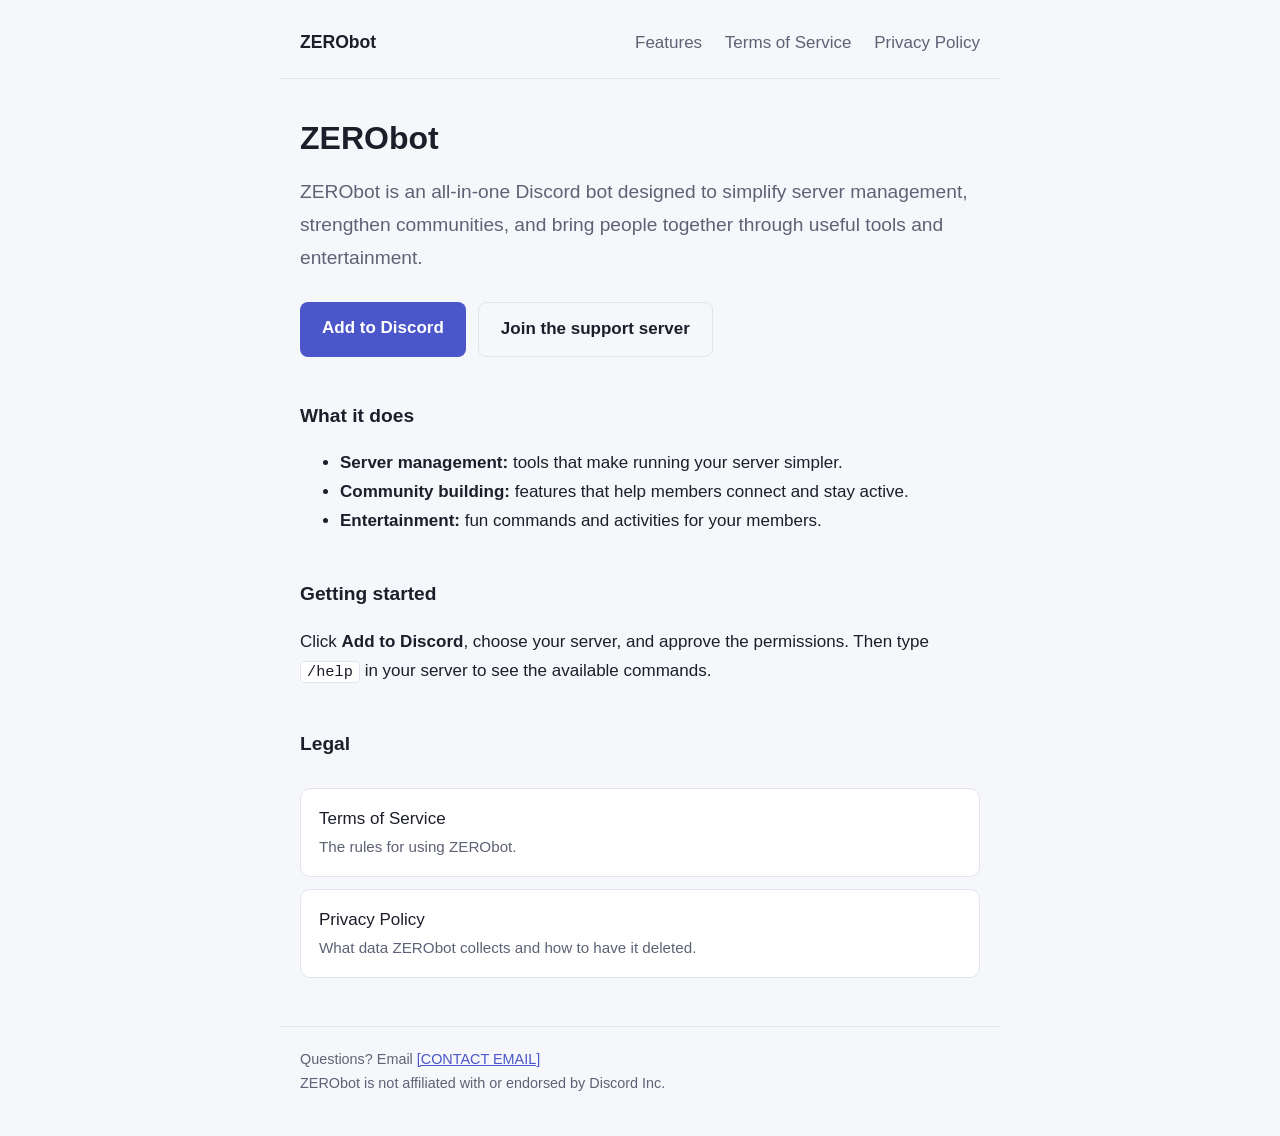
==== index.html @ b1dc949d "Add files via upload" ====
<!DOCTYPE html>
<html lang="en">
<head>
  <meta charset="utf-8">
  <meta name="viewport" content="width=device-width, initial-scale=1">
  <title>ZERObot – Discord bot</title>
  <meta name="description" content="ZERObot is a Discord bot. Add it to your server, see what it can do, and read its Terms and Privacy Policy.">
  <link rel="stylesheet" href="style.css">
</head>
<body>
  <header>
    <a class="brand" href="index.html">ZERObot</a>
    <nav>
      <a href="#features">Features</a>
      <a href="terms.html">Terms of Service</a>
      <a href="privacy.html">Privacy Policy</a>
    </nav>
  </header>

  <main>
    <h1>ZERObot</h1>
    <p class="lead">ZERObot is an all-in-one Discord bot designed to simplify server management, strengthen communities, and bring people together through useful tools and entertainment.</p>

    <p class="actions">
      <a class="button" href="https://discord.com/oauth2/authorize?client_id=[CLIENT_ID]&permissions=[PERMISSIONS_INTEGER]&scope=bot%20applications.commands">Add to Discord</a>
      <a class="button secondary" href="[SUPPORT SERVER INVITE]">Join the support server</a>
    </p>

    <h2 id="features">What it does</h2>
    <ul>
      <li><strong>Server management:</strong> tools that make running your server simpler.</li>
      <li><strong>Community building:</strong> features that help members connect and stay active.</li>
      <li><strong>Entertainment:</strong> fun commands and activities for your members.</li>
    </ul>

    <h2>Getting started</h2>
    <p>Click <strong>Add to Discord</strong>, choose your server, and approve the permissions. Then type <code>/help</code> in your server to see the available commands.</p>

    <h2>Legal</h2>
    <div class="links">
      <a href="terms.html">Terms of Service<span>The rules for using ZERObot.</span></a>
      <a href="privacy.html">Privacy Policy<span>What data ZERObot collects and how to have it deleted.</span></a>
    </div>
  </main>

  <footer>
    Questions? Email <a href="mailto:[CONTACT EMAIL]">[CONTACT EMAIL]</a><br>
    ZERObot is not affiliated with or endorsed by Discord Inc.
  </footer>
</body>
</html>
---- style.css ----
:root {
  --bg: #f6f7fb;
  --surface: #ffffff;
  --text: #1c1e29;
  --muted: #5d6275;
  --line: #e1e4ee;
  --accent: #4a56c9;
  color-scheme: light dark;
}

@media (prefers-color-scheme: dark) {
  :root {
    --bg: #14151c;
    --surface: #1c1e29;
    --text: #eceef6;
    --muted: #a0a5ba;
    --line: #2d3040;
    --accent: #8d97ff;
  }
}

* { box-sizing: border-box; }

body {
  margin: 0;
  background: var(--bg);
  color: var(--text);
  font: 17px/1.7 -apple-system, "Segoe UI", Roboto, Helvetica, Arial, sans-serif;
}

header, main, footer {
  max-width: 720px;
  margin: 0 auto;
  padding-left: 20px;
  padding-right: 20px;
}

header {
  display: flex;
  flex-wrap: wrap;
  gap: 8px 24px;
  align-items: baseline;
  justify-content: space-between;
  padding-top: 28px;
  padding-bottom: 20px;
  border-bottom: 1px solid var(--line);
}

.brand { font-weight: 700; font-size: 1.1rem; color: var(--text); text-decoration: none; }

nav a { color: var(--muted); text-decoration: none; margin-left: 18px; }
nav a:hover, nav a[aria-current="page"] { color: var(--accent); }

main { padding-top: 40px; padding-bottom: 48px; }

h1 { font-size: 2rem; line-height: 1.2; margin: 0 0 6px; }
h2 { font-size: 1.2rem; margin: 2.2em 0 0.4em; }
p, li { max-width: 68ch; }
.updated { color: var(--muted); margin-top: 0; }
a { color: var(--accent); }
a:focus-visible { outline: 2px solid var(--accent); outline-offset: 3px; }

.links { display: grid; gap: 12px; margin-top: 28px; }
.links a {
  display: block;
  padding: 16px 18px;
  background: var(--surface);
  border: 1px solid var(--line);
  border-radius: 10px;
  text-decoration: none;
  color: var(--text);
}
.links a:hover { border-color: var(--accent); }
.links span { display: block; color: var(--muted); font-size: 0.95rem; }

footer {
  padding-top: 20px;
  padding-bottom: 40px;
  border-top: 1px solid var(--line);
  color: var(--muted);
  font-size: 0.9rem;
}

.lead { font-size: 1.2rem; color: var(--muted); }

.actions { display: flex; flex-wrap: wrap; gap: 12px; margin: 28px 0 8px; }

.button {
  display: inline-block;
  padding: 12px 22px;
  border-radius: 8px;
  background: var(--accent);
  color: #fff;
  font-weight: 600;
  text-decoration: none;
}
.button:hover { filter: brightness(1.1); }
.button:focus-visible { outline: 2px solid var(--text); outline-offset: 3px; }
.button.secondary {
  background: transparent;
  color: var(--text);
  border: 1px solid var(--line);
}
.button.secondary:hover { border-color: var(--accent); filter: none; }

code {
  background: var(--surface);
  border: 1px solid var(--line);
  border-radius: 4px;
  padding: 1px 6px;
  font-size: 0.9em;
}
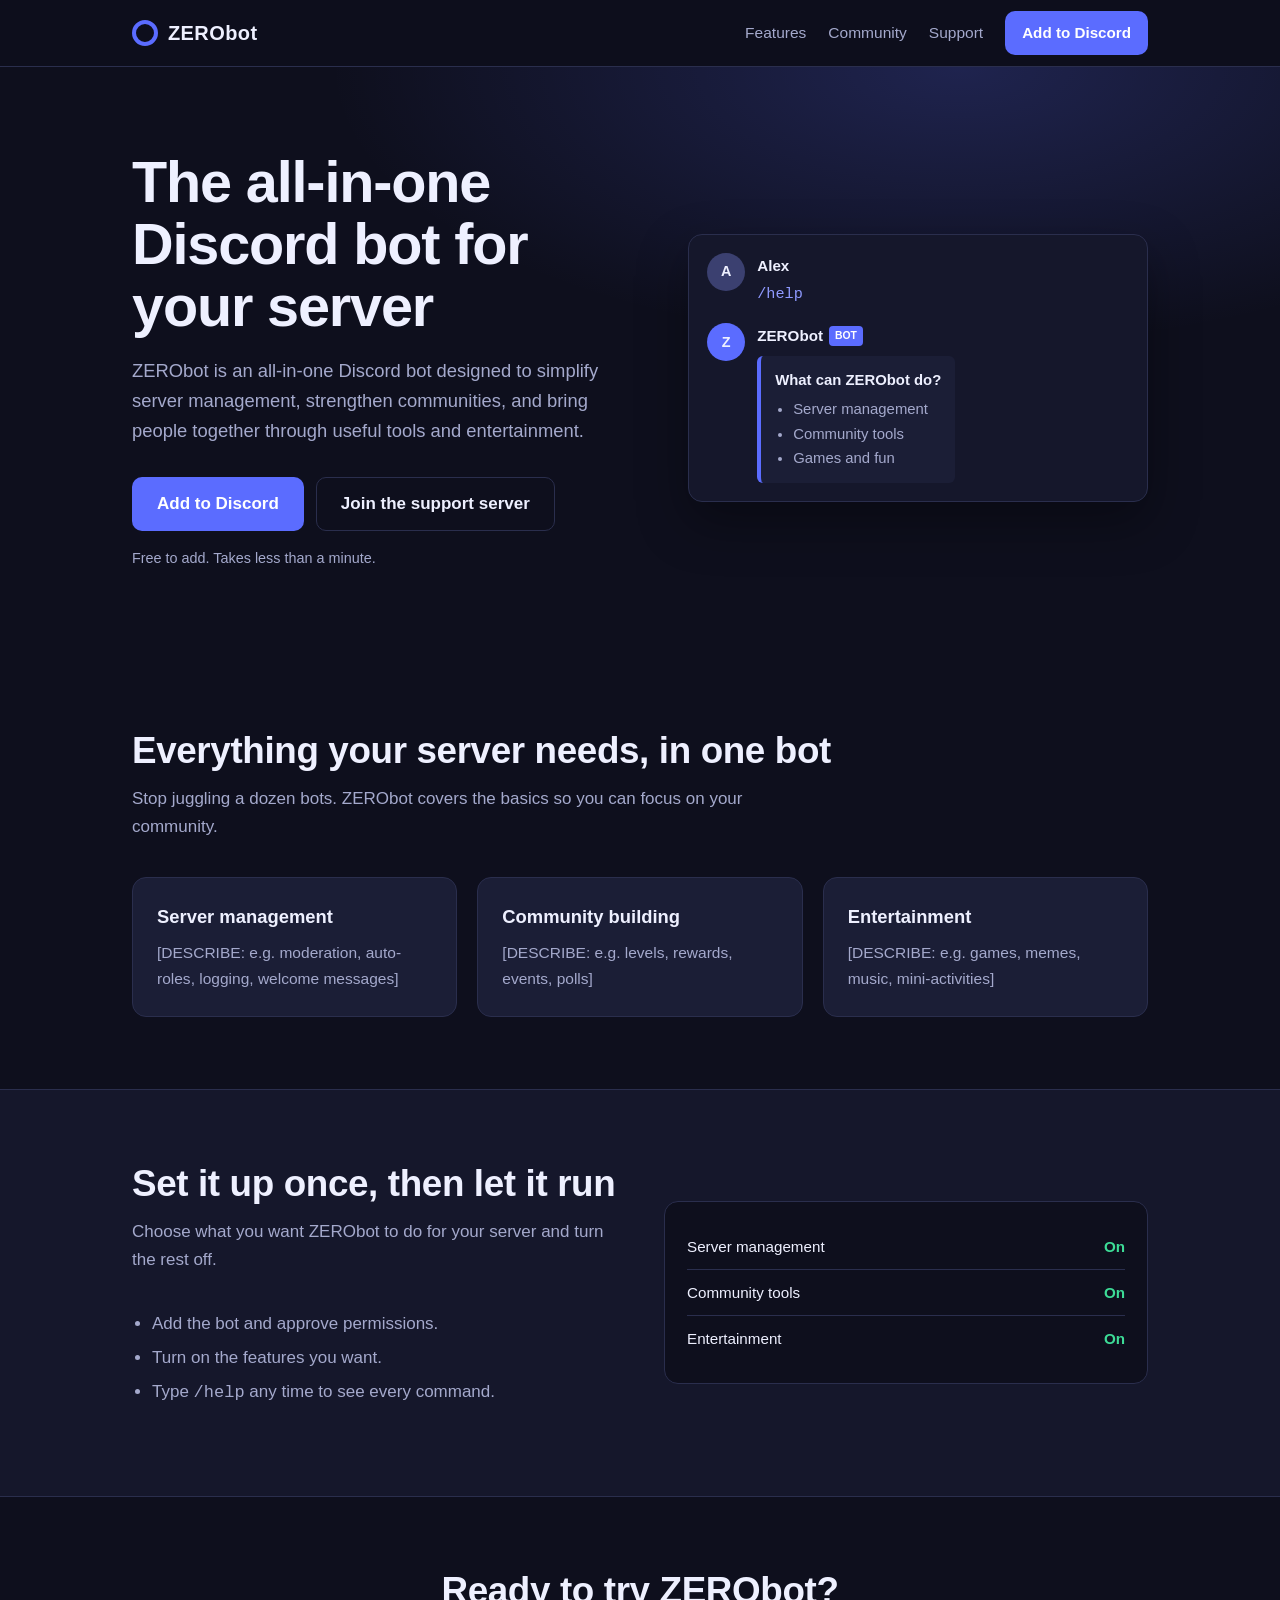
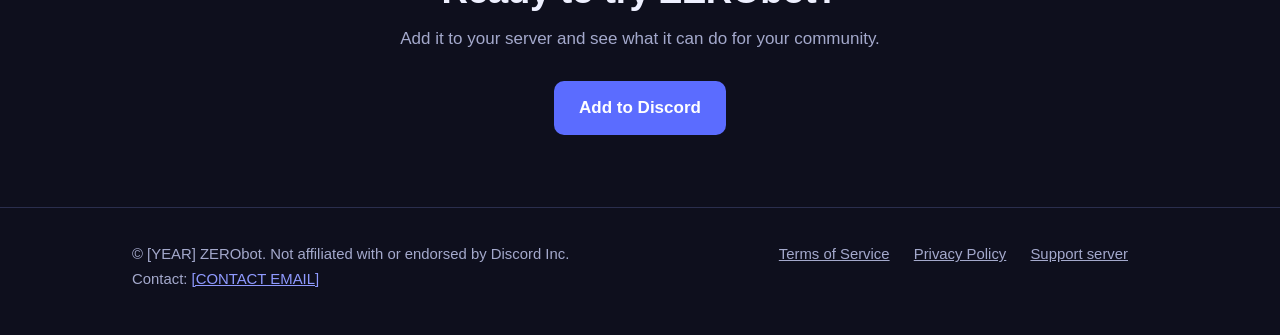
==== commit 28253c39: "Add files via upload" ====
--- a/index.html
+++ b/index.html
@@ -3,49 +3,125 @@
 <head>
   <meta charset="utf-8">
   <meta name="viewport" content="width=device-width, initial-scale=1">
-  <title>ZERObot – Discord bot</title>
-  <meta name="description" content="ZERObot is a Discord bot. Add it to your server, see what it can do, and read its Terms and Privacy Policy.">
-  <link rel="stylesheet" href="style.css">
+  <title>ZERObot – The all-in-one Discord bot</title>
+  <meta name="description" content="ZERObot is an all-in-one Discord bot designed to simplify server management, strengthen communities, and bring people together through useful tools and entertainment.">
+  <link rel="stylesheet" href="home.css">
 </head>
 <body>
-  <header>
-    <a class="brand" href="index.html">ZERObot</a>
-    <nav>
-      <a href="#features">Features</a>
-      <a href="terms.html">Terms of Service</a>
-      <a href="privacy.html">Privacy Policy</a>
-    </nav>
-  </header>
+
+  <div class="topbar">
+    <div class="wrap">
+      <a class="logo" href="index.html"><span class="logo-mark" aria-hidden="true"></span>ZERObot</a>
+      <nav>
+        <a href="#features">Features</a>
+        <a href="#community">Community</a>
+        <a href="[SUPPORT SERVER INVITE]">Support</a>
+        <a class="btn small" href="https://discord.com/oauth2/authorize?client_id=[CLIENT_ID]&permissions=[PERMISSIONS_INTEGER]&scope=bot%20applications.commands">Add to Discord</a>
+      </nav>
+    </div>
+  </div>
 
   <main>
-    <h1>ZERObot</h1>
-    <p class="lead">ZERObot is an all-in-one Discord bot designed to simplify server management, strengthen communities, and bring people together through useful tools and entertainment.</p>
+    <div class="hero">
+      <div class="wrap">
+        <div>
+          <h1>The all-in-one Discord bot for your server</h1>
+          <p class="lead">ZERObot is an all-in-one Discord bot designed to simplify server management, strengthen communities, and bring people together through useful tools and entertainment.</p>
+          <div class="actions">
+            <a class="btn" href="https://discord.com/oauth2/authorize?client_id=[CLIENT_ID]&permissions=[PERMISSIONS_INTEGER]&scope=bot%20applications.commands">Add to Discord</a>
+            <a class="btn ghost" href="[SUPPORT SERVER INVITE]">Join the support server</a>
+          </div>
+          <p class="note">Free to add. Takes less than a minute.</p>
+        </div>
 
-    <p class="actions">
-      <a class="button" href="https://discord.com/oauth2/authorize?client_id=[CLIENT_ID]&permissions=[PERMISSIONS_INTEGER]&scope=bot%20applications.commands">Add to Discord</a>
-      <a class="button secondary" href="[SUPPORT SERVER INVITE]">Join the support server</a>
-    </p>
+        <div class="chat" aria-label="Example of ZERObot in a Discord channel">
+          <div class="msg">
+            <div class="avatar">A</div>
+            <div>
+              <div class="who">Alex</div>
+              <p class="said"><code>/help</code></p>
+            </div>
+          </div>
+          <div class="msg">
+            <div class="avatar bot">Z</div>
+            <div>
+              <div class="who">ZERObot<span class="tag">BOT</span></div>
+              <div class="embed">
+                <strong>What can ZERObot do?</strong>
+                <ul>
+                  <li>Server management</li>
+                  <li>Community tools</li>
+                  <li>Games and fun</li>
+                </ul>
+              </div>
+            </div>
+          </div>
+        </div>
+      </div>
+    </div>
 
-    <h2 id="features">What it does</h2>
-    <ul>
-      <li><strong>Server management:</strong> tools that make running your server simpler.</li>
-      <li><strong>Community building:</strong> features that help members connect and stay active.</li>
-      <li><strong>Entertainment:</strong> fun commands and activities for your members.</li>
-    </ul>
+    <section id="features">
+      <div class="wrap">
+        <h2>Everything your server needs, in one bot</h2>
+        <p class="sub">Stop juggling a dozen bots. ZERObot covers the basics so you can focus on your community.</p>
+        <div class="grid">
+          <div class="card">
+            <h3>Server management</h3>
+            <p>[DESCRIBE: e.g. moderation, auto-roles, logging, welcome messages]</p>
+          </div>
+          <div class="card">
+            <h3>Community building</h3>
+            <p>[DESCRIBE: e.g. levels, rewards, events, polls]</p>
+          </div>
+          <div class="card">
+            <h3>Entertainment</h3>
+            <p>[DESCRIBE: e.g. games, memes, music, mini-activities]</p>
+          </div>
+        </div>
+      </div>
+    </section>
 
-    <h2>Getting started</h2>
-    <p>Click <strong>Add to Discord</strong>, choose your server, and approve the permissions. Then type <code>/help</code> in your server to see the available commands.</p>
+    <section id="community" class="alt">
+      <div class="wrap split">
+        <div>
+          <h2>Set it up once, then let it run</h2>
+          <p class="sub">Choose what you want ZERObot to do for your server and turn the rest off.</p>
+          <ul>
+            <li>Add the bot and approve permissions.</li>
+            <li>Turn on the features you want.</li>
+            <li>Type <code>/help</code> any time to see every command.</li>
+          </ul>
+        </div>
+        <div class="panel" aria-label="Example feature settings">
+          <div class="row"><span>Server management</span><span class="on">On</span></div>
+          <div class="row"><span>Community tools</span><span class="on">On</span></div>
+          <div class="row"><span>Entertainment</span><span class="on">On</span></div>
+        </div>
+      </div>
+    </section>
 
-    <h2>Legal</h2>
-    <div class="links">
-      <a href="terms.html">Terms of Service<span>The rules for using ZERObot.</span></a>
-      <a href="privacy.html">Privacy Policy<span>What data ZERObot collects and how to have it deleted.</span></a>
-    </div>
+    <section class="cta">
+      <div class="wrap">
+        <h2>Ready to try ZERObot?</h2>
+        <p>Add it to your server and see what it can do for your community.</p>
+        <a class="btn" href="https://discord.com/oauth2/authorize?client_id=[CLIENT_ID]&permissions=[PERMISSIONS_INTEGER]&scope=bot%20applications.commands">Add to Discord</a>
+      </div>
+    </section>
   </main>
 
   <footer>
-    Questions? Email <a href="mailto:[CONTACT EMAIL]">[CONTACT EMAIL]</a><br>
-    ZERObot is not affiliated with or endorsed by Discord Inc.
+    <div class="wrap">
+      <div>
+        &copy; [YEAR] ZERObot. Not affiliated with or endorsed by Discord Inc.<br>
+        Contact: <a href="mailto:[CONTACT EMAIL]">[CONTACT EMAIL]</a>
+      </div>
+      <nav>
+        <a href="terms.html">Terms of Service</a>
+        <a href="privacy.html">Privacy Policy</a>
+        <a href="[SUPPORT SERVER INVITE]">Support server</a>
+      </nav>
+    </div>
   </footer>
+
 </body>
 </html>
--- a/home.css
+++ b/home.css
@@ -0,0 +1,104 @@
+:root {
+  --bg: #0e0f1d;
+  --bg-2: #15172b;
+  --card: #1b1e36;
+  --line: #2a2e4d;
+  --text: #eef0ff;
+  --muted: #a4a9cc;
+  --accent: #5b6cff;
+  --accent-2: #8f9aff;
+  --ok: #3ddc97;
+  color-scheme: dark;
+}
+
+* { box-sizing: border-box; }
+
+html { scroll-behavior: smooth; }
+
+body {
+  margin: 0;
+  background: var(--bg);
+  color: var(--text);
+  font: 17px/1.65 -apple-system, "Segoe UI", Roboto, Helvetica, Arial, sans-serif;
+}
+
+a { color: var(--accent-2); }
+a:focus-visible, .btn:focus-visible { outline: 2px solid var(--accent-2); outline-offset: 3px; }
+
+.wrap { max-width: 1060px; margin: 0 auto; padding: 0 22px; }
+
+/* Top bar */
+.topbar { border-bottom: 1px solid var(--line); background: rgba(14, 15, 29, 0.9); position: sticky; top: 0; z-index: 10; backdrop-filter: blur(8px); }
+.topbar .wrap { display: flex; align-items: center; justify-content: space-between; gap: 16px; min-height: 66px; }
+.logo { display: flex; align-items: center; gap: 10px; font-weight: 800; font-size: 1.25rem; color: var(--text); text-decoration: none; letter-spacing: 0.02em; }
+.logo-mark { width: 26px; height: 26px; border: 4px solid var(--accent); border-radius: 50%; display: inline-block; }
+.topbar nav { display: flex; align-items: center; gap: 22px; }
+.topbar nav a { color: var(--muted); text-decoration: none; font-size: 0.97rem; }
+.topbar nav a:hover { color: var(--text); }
+.topbar nav a.btn { color: #fff; }
+
+/* Buttons */
+.btn { display: inline-block; padding: 12px 24px; border-radius: 10px; background: var(--accent); color: #fff; font-weight: 700; text-decoration: none; border: 1px solid transparent; }
+.btn:hover { background: #7080ff; }
+.btn.small { padding: 8px 16px; font-size: 0.95rem; }
+.btn.ghost { background: transparent; border-color: var(--line); color: var(--text); }
+.btn.ghost:hover { border-color: var(--accent-2); background: transparent; }
+
+/* Hero */
+.hero { padding: 84px 0 72px; background: radial-gradient(900px 400px at 75% 0%, rgba(91, 108, 255, 0.22), transparent 70%); }
+.hero .wrap { display: grid; grid-template-columns: 1.05fr 0.95fr; gap: 48px; align-items: center; }
+.hero h1 { font-size: clamp(2.3rem, 5vw, 3.6rem); line-height: 1.08; margin: 0 0 18px; letter-spacing: -0.02em; }
+.hero p.lead { font-size: 1.15rem; color: var(--muted); max-width: 34em; margin: 0 0 30px; }
+.hero .actions { display: flex; flex-wrap: wrap; gap: 12px; }
+.hero .note { margin-top: 16px; color: var(--muted); font-size: 0.9rem; }
+
+/* Fake Discord chat */
+.chat { background: var(--bg-2); border: 1px solid var(--line); border-radius: 14px; padding: 18px; box-shadow: 0 20px 50px rgba(0, 0, 0, 0.35); }
+.msg { display: flex; gap: 12px; margin-bottom: 16px; }
+.msg:last-child { margin-bottom: 0; }
+.avatar { flex: none; width: 38px; height: 38px; border-radius: 50%; background: #3b4070; display: grid; place-items: center; font-weight: 700; font-size: 0.9rem; }
+.avatar.bot { background: var(--accent); }
+.who { font-weight: 700; font-size: 0.95rem; }
+.tag { display: inline-block; background: var(--accent); color: #fff; font-size: 0.65rem; font-weight: 700; padding: 1px 6px; border-radius: 4px; margin-left: 6px; vertical-align: 2px; }
+.said { color: var(--muted); font-size: 0.95rem; margin: 2px 0 0; }
+.said code { color: var(--accent-2); }
+.embed { margin-top: 8px; border-left: 4px solid var(--accent); background: var(--card); border-radius: 6px; padding: 12px 14px; font-size: 0.93rem; }
+.embed strong { display: block; margin-bottom: 4px; }
+.embed ul { margin: 0; padding-left: 18px; color: var(--muted); }
+
+/* Sections */
+section { padding: 72px 0; }
+section.alt { background: var(--bg-2); border-top: 1px solid var(--line); border-bottom: 1px solid var(--line); }
+h2 { font-size: clamp(1.7rem, 3.4vw, 2.3rem); line-height: 1.2; margin: 0 0 12px; letter-spacing: -0.01em; }
+.sub { color: var(--muted); max-width: 40em; margin: 0 0 36px; }
+
+.grid { display: grid; grid-template-columns: repeat(3, 1fr); gap: 20px; }
+.card { background: var(--card); border: 1px solid var(--line); border-radius: 14px; padding: 24px; }
+.card h3 { margin: 0 0 8px; font-size: 1.15rem; }
+.card p { margin: 0; color: var(--muted); font-size: 0.97rem; }
+
+.split { display: grid; grid-template-columns: 1fr 1fr; gap: 48px; align-items: center; }
+.split ul { padding-left: 20px; color: var(--muted); }
+.split li { margin-bottom: 6px; }
+.panel { background: var(--bg); border: 1px solid var(--line); border-radius: 14px; padding: 22px; }
+.row { display: flex; justify-content: space-between; align-items: center; padding: 10px 0; border-bottom: 1px solid var(--line); font-size: 0.95rem; }
+.row:last-child { border-bottom: 0; }
+.on { color: var(--ok); font-weight: 700; }
+
+/* CTA */
+.cta { text-align: center; }
+.cta p { color: var(--muted); margin: 0 auto 28px; max-width: 34em; }
+
+/* Footer */
+footer { border-top: 1px solid var(--line); padding: 34px 0 44px; color: var(--muted); font-size: 0.93rem; }
+footer .wrap { display: flex; flex-wrap: wrap; gap: 16px 32px; justify-content: space-between; }
+footer nav a { color: var(--muted); margin-right: 20px; }
+footer nav a:hover { color: var(--text); }
+
+@media (max-width: 860px) {
+  .hero .wrap, .split { grid-template-columns: 1fr; }
+  .grid { grid-template-columns: 1fr; }
+  .topbar nav a:not(.btn) { display: none; }
+  .hero { padding-top: 56px; }
+  section { padding: 52px 0; }
+}
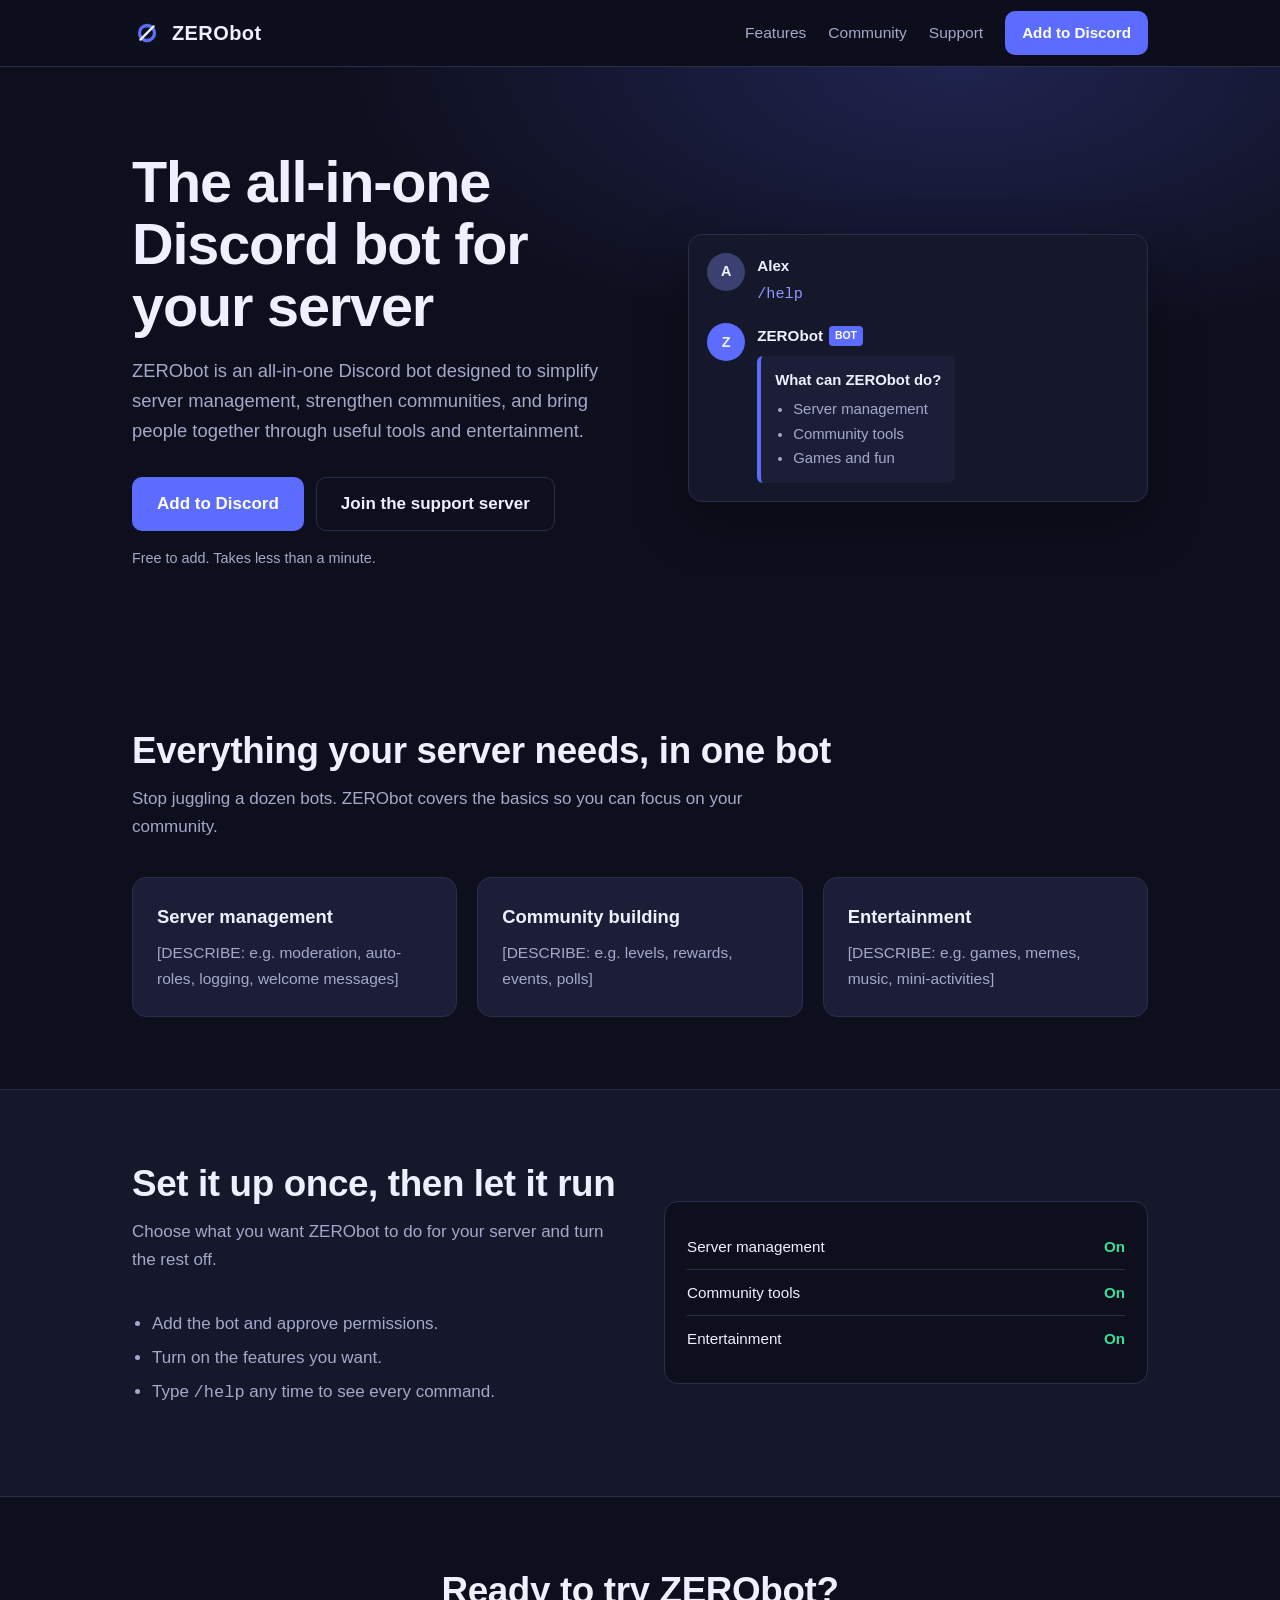
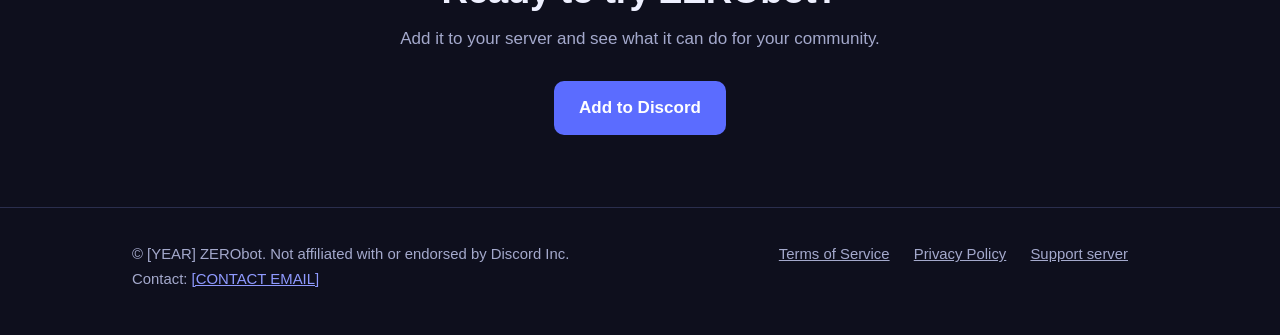
==== commit 61c94393: "Add files via upload" ====
--- a/index.html
+++ b/index.html
@@ -5,18 +5,21 @@
   <meta name="viewport" content="width=device-width, initial-scale=1">
   <title>ZERObot – The all-in-one Discord bot</title>
   <meta name="description" content="ZERObot is an all-in-one Discord bot designed to simplify server management, strengthen communities, and bring people together through useful tools and entertainment.">
+  <link rel="icon" type="image/svg+xml" href="favicon.svg">
+  <link rel="icon" type="image/png" sizes="32x32" href="favicon-32.png">
+  <link rel="apple-touch-icon" href="apple-touch-icon.png">
   <link rel="stylesheet" href="home.css">
 </head>
 <body>
 
   <div class="topbar">
     <div class="wrap">
-      <a class="logo" href="index.html"><span class="logo-mark" aria-hidden="true"></span>ZERObot</a>
+      <a class="logo" href="index.html"><img class="logo-mark" src="favicon.svg" alt="" width="30" height="30">ZERObot</a>
       <nav>
         <a href="#features">Features</a>
         <a href="#community">Community</a>
         <a href="[SUPPORT SERVER INVITE]">Support</a>
-        <a class="btn small" href="https://discord.com/oauth2/authorize?client_id=[CLIENT_ID]&permissions=[PERMISSIONS_INTEGER]&scope=bot%20applications.commands">Add to Discord</a>
+        <a class="btn small" href="invite.html">Add to Discord</a>
       </nav>
     </div>
   </div>
@@ -28,7 +31,7 @@
           <h1>The all-in-one Discord bot for your server</h1>
           <p class="lead">ZERObot is an all-in-one Discord bot designed to simplify server management, strengthen communities, and bring people together through useful tools and entertainment.</p>
           <div class="actions">
-            <a class="btn" href="https://discord.com/oauth2/authorize?client_id=[CLIENT_ID]&permissions=[PERMISSIONS_INTEGER]&scope=bot%20applications.commands">Add to Discord</a>
+            <a class="btn" href="invite.html">Add to Discord</a>
             <a class="btn ghost" href="[SUPPORT SERVER INVITE]">Join the support server</a>
           </div>
           <p class="note">Free to add. Takes less than a minute.</p>
@@ -104,7 +107,7 @@
       <div class="wrap">
         <h2>Ready to try ZERObot?</h2>
         <p>Add it to your server and see what it can do for your community.</p>
-        <a class="btn" href="https://discord.com/oauth2/authorize?client_id=[CLIENT_ID]&permissions=[PERMISSIONS_INTEGER]&scope=bot%20applications.commands">Add to Discord</a>
+        <a class="btn" href="invite.html">Add to Discord</a>
       </div>
     </section>
   </main>
--- a/home.css
+++ b/home.css
@@ -31,7 +31,7 @@
 .topbar { border-bottom: 1px solid var(--line); background: rgba(14, 15, 29, 0.9); position: sticky; top: 0; z-index: 10; backdrop-filter: blur(8px); }
 .topbar .wrap { display: flex; align-items: center; justify-content: space-between; gap: 16px; min-height: 66px; }
 .logo { display: flex; align-items: center; gap: 10px; font-weight: 800; font-size: 1.25rem; color: var(--text); text-decoration: none; letter-spacing: 0.02em; }
-.logo-mark { width: 26px; height: 26px; border: 4px solid var(--accent); border-radius: 50%; display: inline-block; }
+.logo-mark { width: 30px; height: 30px; display: block; }
 .topbar nav { display: flex; align-items: center; gap: 22px; }
 .topbar nav a { color: var(--muted); text-decoration: none; font-size: 0.97rem; }
 .topbar nav a:hover { color: var(--text); }
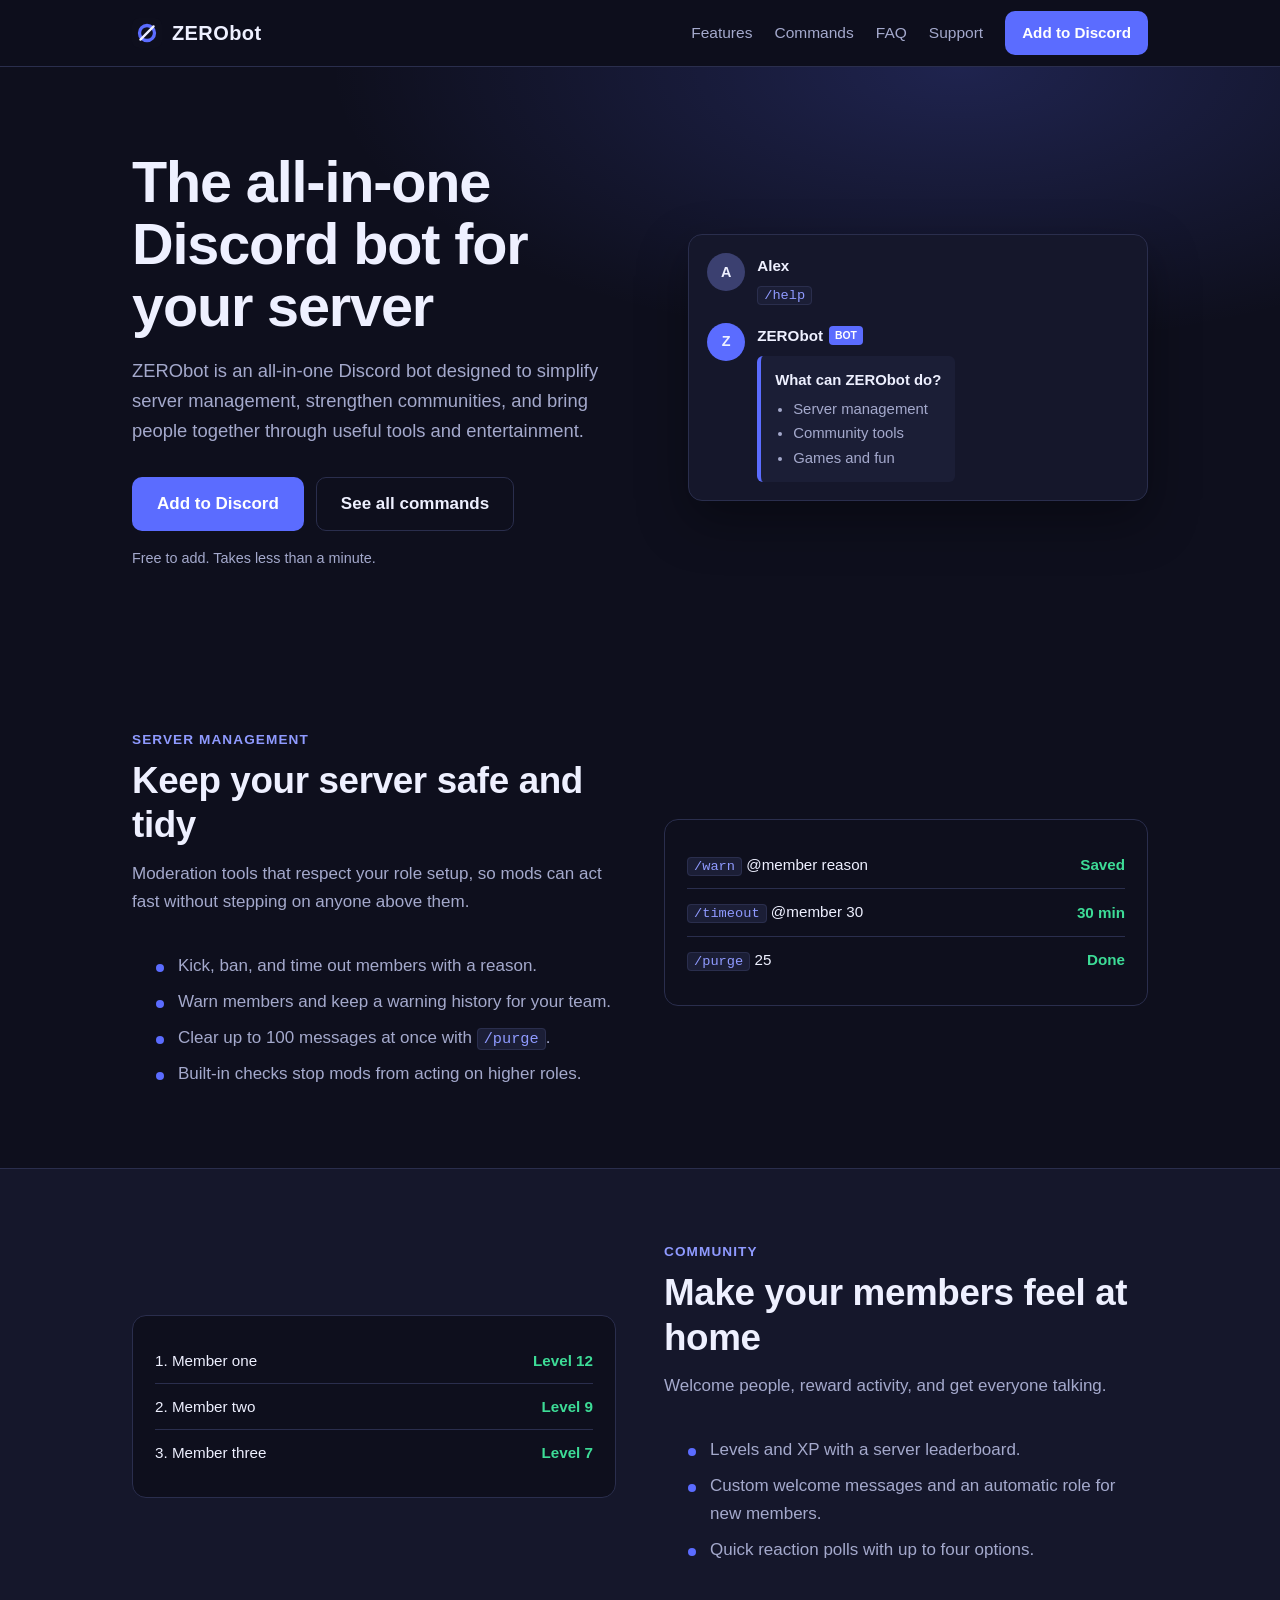
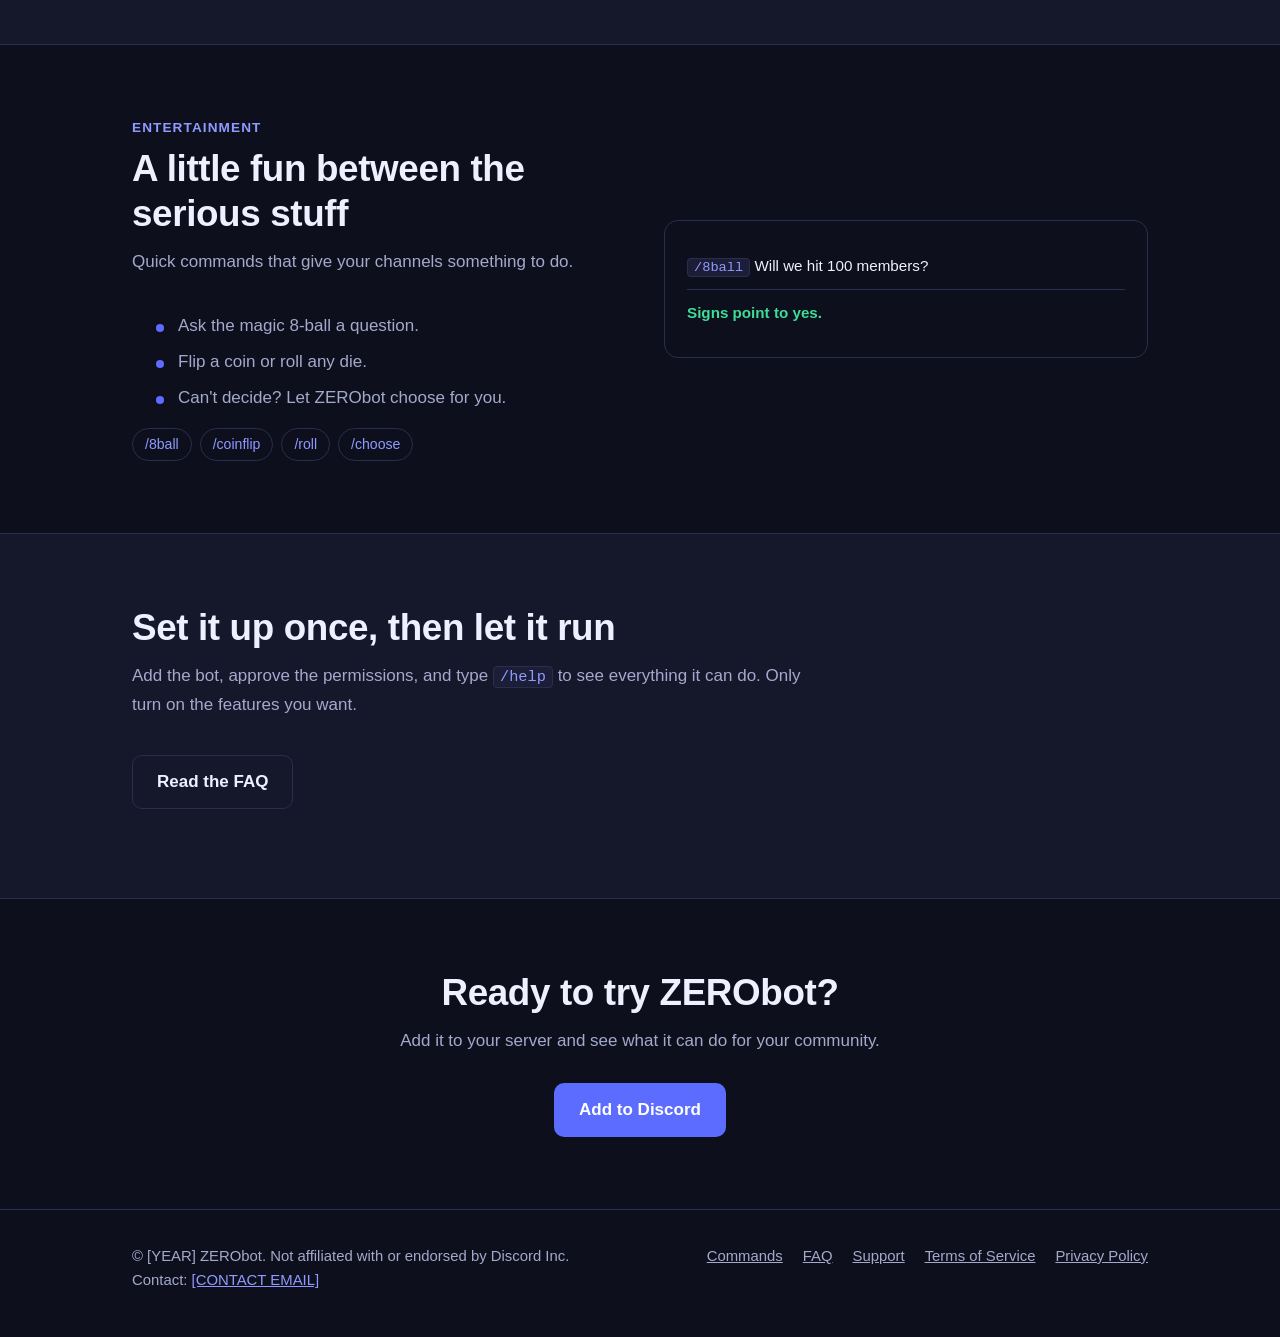
==== commit c49b829b: "Add files via upload" ====
--- a/index.html
+++ b/index.html
@@ -16,9 +16,10 @@
     <div class="wrap">
       <a class="logo" href="index.html"><img class="logo-mark" src="favicon.svg" alt="" width="30" height="30">ZERObot</a>
       <nav>
-        <a href="#features">Features</a>
-        <a href="#community">Community</a>
-        <a href="[SUPPORT SERVER INVITE]">Support</a>
+        <a href="index.html#features">Features</a>
+        <a href="commands.html">Commands</a>
+        <a href="faq.html">FAQ</a>
+        <a href="support.html">Support</a>
         <a class="btn small" href="invite.html">Add to Discord</a>
       </nav>
     </div>
@@ -32,7 +33,7 @@
           <p class="lead">ZERObot is an all-in-one Discord bot designed to simplify server management, strengthen communities, and bring people together through useful tools and entertainment.</p>
           <div class="actions">
             <a class="btn" href="invite.html">Add to Discord</a>
-            <a class="btn ghost" href="[SUPPORT SERVER INVITE]">Join the support server</a>
+            <a class="btn ghost" href="commands.html">See all commands</a>
           </div>
           <p class="note">Free to add. Takes less than a minute.</p>
         </div>
@@ -64,42 +65,71 @@
     </div>
 
     <section id="features">
-      <div class="wrap">
-        <h2>Everything your server needs, in one bot</h2>
-        <p class="sub">Stop juggling a dozen bots. ZERObot covers the basics so you can focus on your community.</p>
-        <div class="grid">
-          <div class="card">
-            <h3>Server management</h3>
-            <p>[DESCRIBE: e.g. moderation, auto-roles, logging, welcome messages]</p>
-          </div>
-          <div class="card">
-            <h3>Community building</h3>
-            <p>[DESCRIBE: e.g. levels, rewards, events, polls]</p>
-          </div>
-          <div class="card">
-            <h3>Entertainment</h3>
-            <p>[DESCRIBE: e.g. games, memes, music, mini-activities]</p>
-          </div>
+      <div class="wrap split">
+        <div>
+          <p class="eyebrow">Server management</p>
+          <h2>Keep your server safe and tidy</h2>
+          <p class="sub">Moderation tools that respect your role setup, so mods can act fast without stepping on anyone above them.</p>
+          <ul class="feature-list">
+            <li>Kick, ban, and time out members with a reason.</li>
+            <li>Warn members and keep a warning history for your team.</li>
+            <li>Clear up to 100 messages at once with <code>/purge</code>.</li>
+            <li>Built-in checks stop mods from acting on higher roles.</li>
+          </ul>
+        </div>
+        <div class="panel" aria-label="Example moderation commands">
+          <div class="row"><span><code>/warn</code> @member reason</span><span class="on">Saved</span></div>
+          <div class="row"><span><code>/timeout</code> @member 30</span><span class="on">30 min</span></div>
+          <div class="row"><span><code>/purge</code> 25</span><span class="on">Done</span></div>
         </div>
       </div>
     </section>
 
-    <section id="community" class="alt">
+    <section class="alt">
+      <div class="wrap split reverse">
+        <div>
+          <p class="eyebrow">Community</p>
+          <h2>Make your members feel at home</h2>
+          <p class="sub">Welcome people, reward activity, and get everyone talking.</p>
+          <ul class="feature-list">
+            <li>Levels and XP with a server leaderboard.</li>
+            <li>Custom welcome messages and an automatic role for new members.</li>
+            <li>Quick reaction polls with up to four options.</li>
+          </ul>
+        </div>
+        <div class="panel" aria-label="Example leaderboard">
+          <div class="row"><span>1. Member one</span><span class="on">Level 12</span></div>
+          <div class="row"><span>2. Member two</span><span class="on">Level 9</span></div>
+          <div class="row"><span>3. Member three</span><span class="on">Level 7</span></div>
+        </div>
+      </div>
+    </section>
+
+    <section>
       <div class="wrap split">
         <div>
-          <h2>Set it up once, then let it run</h2>
-          <p class="sub">Choose what you want ZERObot to do for your server and turn the rest off.</p>
-          <ul>
-            <li>Add the bot and approve permissions.</li>
-            <li>Turn on the features you want.</li>
-            <li>Type <code>/help</code> any time to see every command.</li>
+          <p class="eyebrow">Entertainment</p>
+          <h2>A little fun between the serious stuff</h2>
+          <p class="sub">Quick commands that give your channels something to do.</p>
+          <ul class="feature-list">
+            <li>Ask the magic 8-ball a question.</li>
+            <li>Flip a coin or roll any die.</li>
+            <li>Can't decide? Let ZERObot choose for you.</li>
           </ul>
+          <div class="chips"><span class="chip">/8ball</span><span class="chip">/coinflip</span><span class="chip">/roll</span><span class="chip">/choose</span></div>
         </div>
-        <div class="panel" aria-label="Example feature settings">
-          <div class="row"><span>Server management</span><span class="on">On</span></div>
-          <div class="row"><span>Community tools</span><span class="on">On</span></div>
-          <div class="row"><span>Entertainment</span><span class="on">On</span></div>
+        <div class="panel" aria-label="Example fun command">
+          <div class="row"><span><code>/8ball</code> Will we hit 100 members?</span></div>
+          <div class="row"><span class="on">Signs point to yes.</span></div>
         </div>
+      </div>
+    </section>
+
+    <section class="alt">
+      <div class="wrap">
+        <h2>Set it up once, then let it run</h2>
+        <p class="sub">Add the bot, approve the permissions, and type <code>/help</code> to see everything it can do. Only turn on the features you want.</p>
+        <p><a class="btn ghost" href="faq.html">Read the FAQ</a></p>
       </div>
     </section>
 
@@ -111,7 +141,6 @@
       </div>
     </section>
   </main>
-
   <footer>
     <div class="wrap">
       <div>
@@ -119,9 +148,11 @@
         Contact: <a href="mailto:[CONTACT EMAIL]">[CONTACT EMAIL]</a>
       </div>
       <nav>
+        <a href="commands.html">Commands</a>
+        <a href="faq.html">FAQ</a>
+        <a href="support.html">Support</a>
         <a href="terms.html">Terms of Service</a>
         <a href="privacy.html">Privacy Policy</a>
-        <a href="[SUPPORT SERVER INVITE]">Support server</a>
       </nav>
     </div>
   </footer>
--- a/home.css
+++ b/home.css
@@ -102,3 +102,50 @@
   .hero { padding-top: 56px; }
   section { padding: 52px 0; }
 }
+
+/* ---- Added: inner pages, commands, FAQ, feature sections ---- */
+code { background: var(--card); border: 1px solid var(--line); border-radius: 4px; padding: 1px 6px; font-size: 0.9em; color: var(--accent-2); }
+
+.topbar nav a[aria-current="page"] { color: var(--text); }
+
+.page-head { padding: 64px 0 8px; background: radial-gradient(800px 300px at 80% 0%, rgba(91, 108, 255, 0.18), transparent 70%); }
+.page-head h1 { font-size: clamp(2rem, 4.5vw, 3rem); line-height: 1.1; margin: 0 0 10px; letter-spacing: -0.02em; }
+.page-head p { color: var(--muted); max-width: 40em; margin: 0; }
+
+.page-body { padding: 36px 0 72px; }
+.page-body h2 { margin-top: 2em; }
+.page-body h2:first-child { margin-top: 0; }
+
+.table-wrap { overflow-x: auto; border: 1px solid var(--line); border-radius: 12px; background: var(--card); }
+table.cmds { width: 100%; border-collapse: collapse; min-width: 560px; }
+table.cmds th, table.cmds td { text-align: left; padding: 12px 16px; border-bottom: 1px solid var(--line); vertical-align: top; font-size: 0.97rem; }
+table.cmds tr:last-child td { border-bottom: 0; }
+table.cmds th { color: var(--muted); font-weight: 600; font-size: 0.85rem; text-transform: uppercase; letter-spacing: 0.04em; }
+table.cmds td:nth-child(2) { color: var(--muted); }
+table.cmds td:nth-child(3) { white-space: nowrap; color: var(--muted); font-size: 0.9rem; }
+
+details.faq { background: var(--card); border: 1px solid var(--line); border-radius: 12px; padding: 4px 20px; margin-bottom: 12px; }
+details.faq summary { cursor: pointer; font-weight: 600; padding: 14px 0; list-style-position: outside; }
+details.faq summary:focus-visible { outline: 2px solid var(--accent-2); outline-offset: 4px; }
+details.faq[open] summary { border-bottom: 1px solid var(--line); margin-bottom: 12px; }
+details.faq p, details.faq ul { color: var(--muted); margin: 0 0 14px; }
+
+.contact-grid { display: grid; grid-template-columns: repeat(2, 1fr); gap: 20px; margin-bottom: 8px; }
+.contact-grid .card a { font-weight: 600; }
+
+.chips { display: flex; flex-wrap: wrap; gap: 8px; margin-top: 16px; }
+.chip { background: var(--bg); border: 1px solid var(--line); border-radius: 999px; padding: 4px 12px; font-size: 0.88rem; color: var(--accent-2); }
+
+.split.reverse > :first-child { order: 2; }
+.feature-list { list-style: none; padding: 0; margin: 0 0 8px; color: var(--muted); }
+.feature-list li { padding-left: 26px; position: relative; margin-bottom: 8px; }
+.feature-list li::before { content: ""; position: absolute; left: 4px; top: 0.7em; width: 8px; height: 8px; border-radius: 50%; background: var(--accent); }
+.eyebrow { color: var(--accent-2); font-weight: 700; font-size: 0.85rem; text-transform: uppercase; letter-spacing: 0.08em; margin: 0 0 8px; }
+
+footer nav { display: flex; flex-wrap: wrap; gap: 8px 20px; }
+footer nav a { margin-right: 0; }
+
+@media (max-width: 860px) {
+  .contact-grid { grid-template-columns: 1fr; }
+  .split.reverse > :first-child { order: 0; }
+}
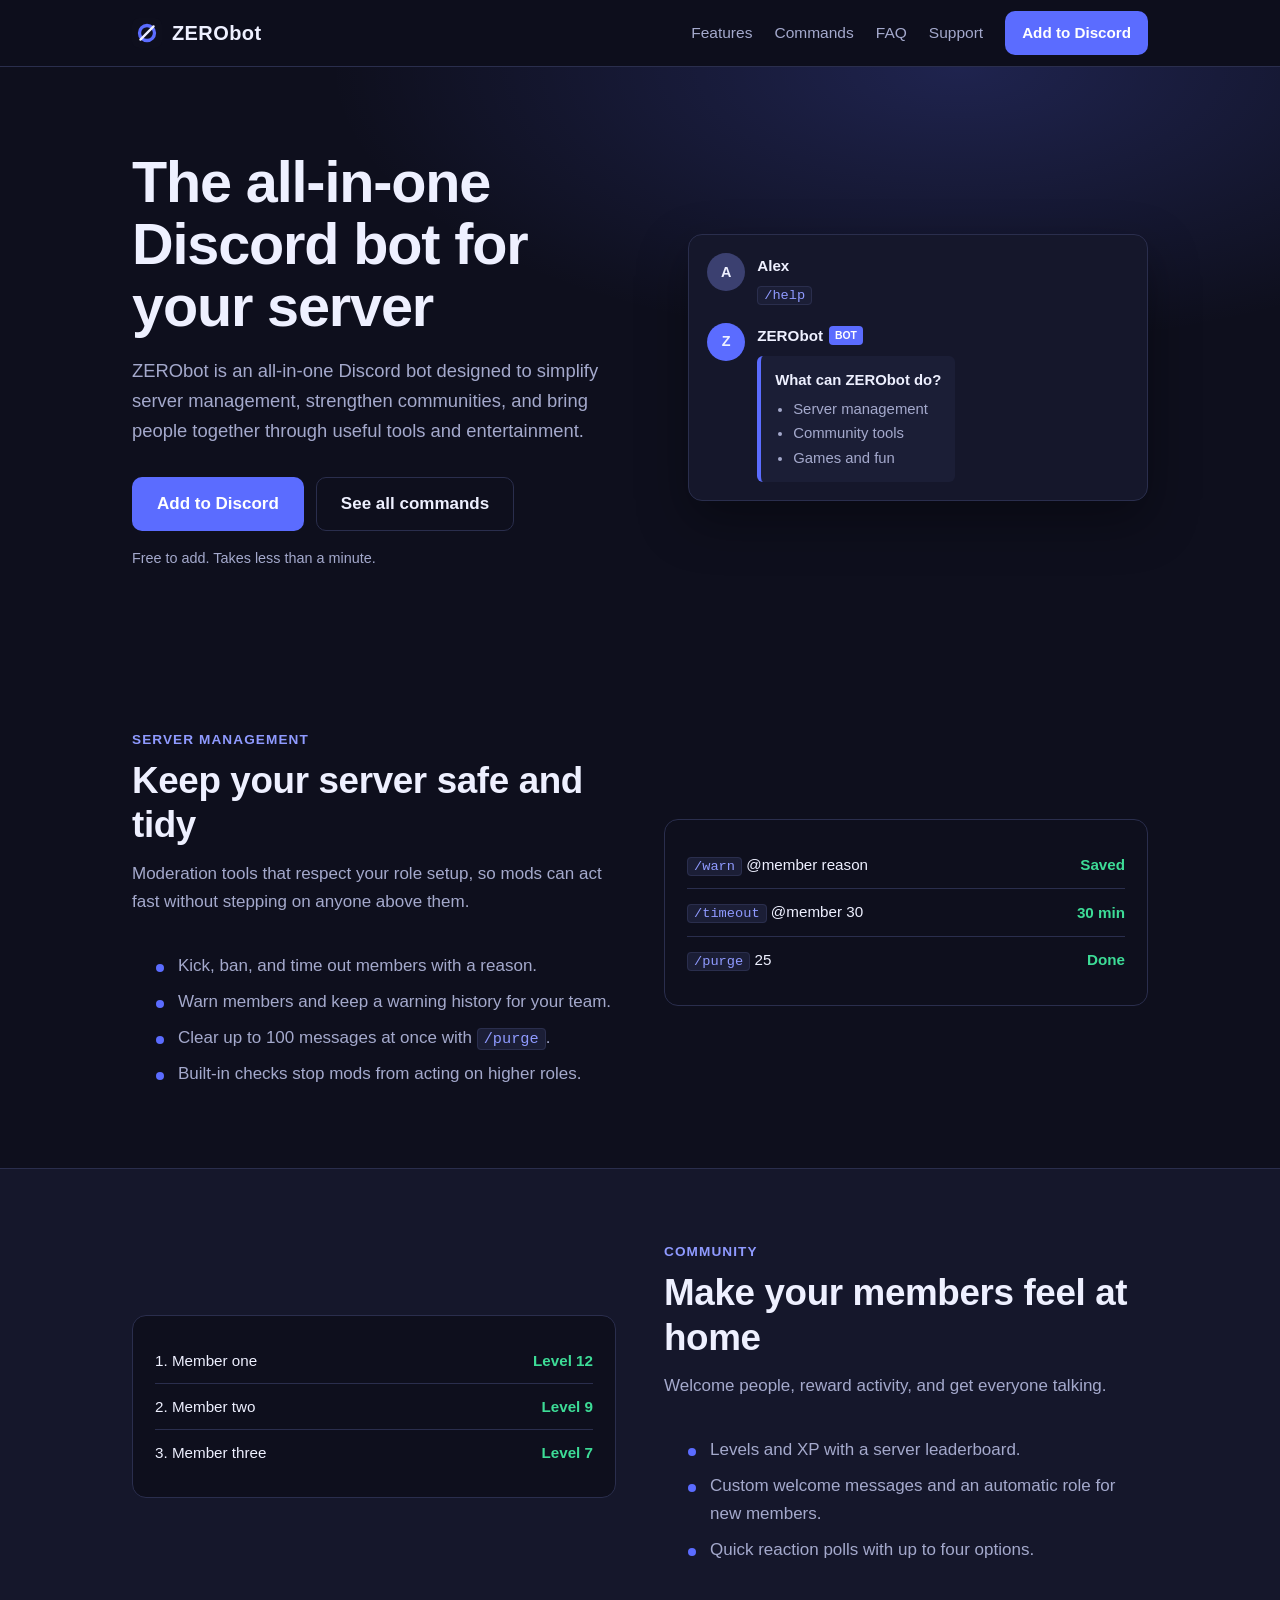
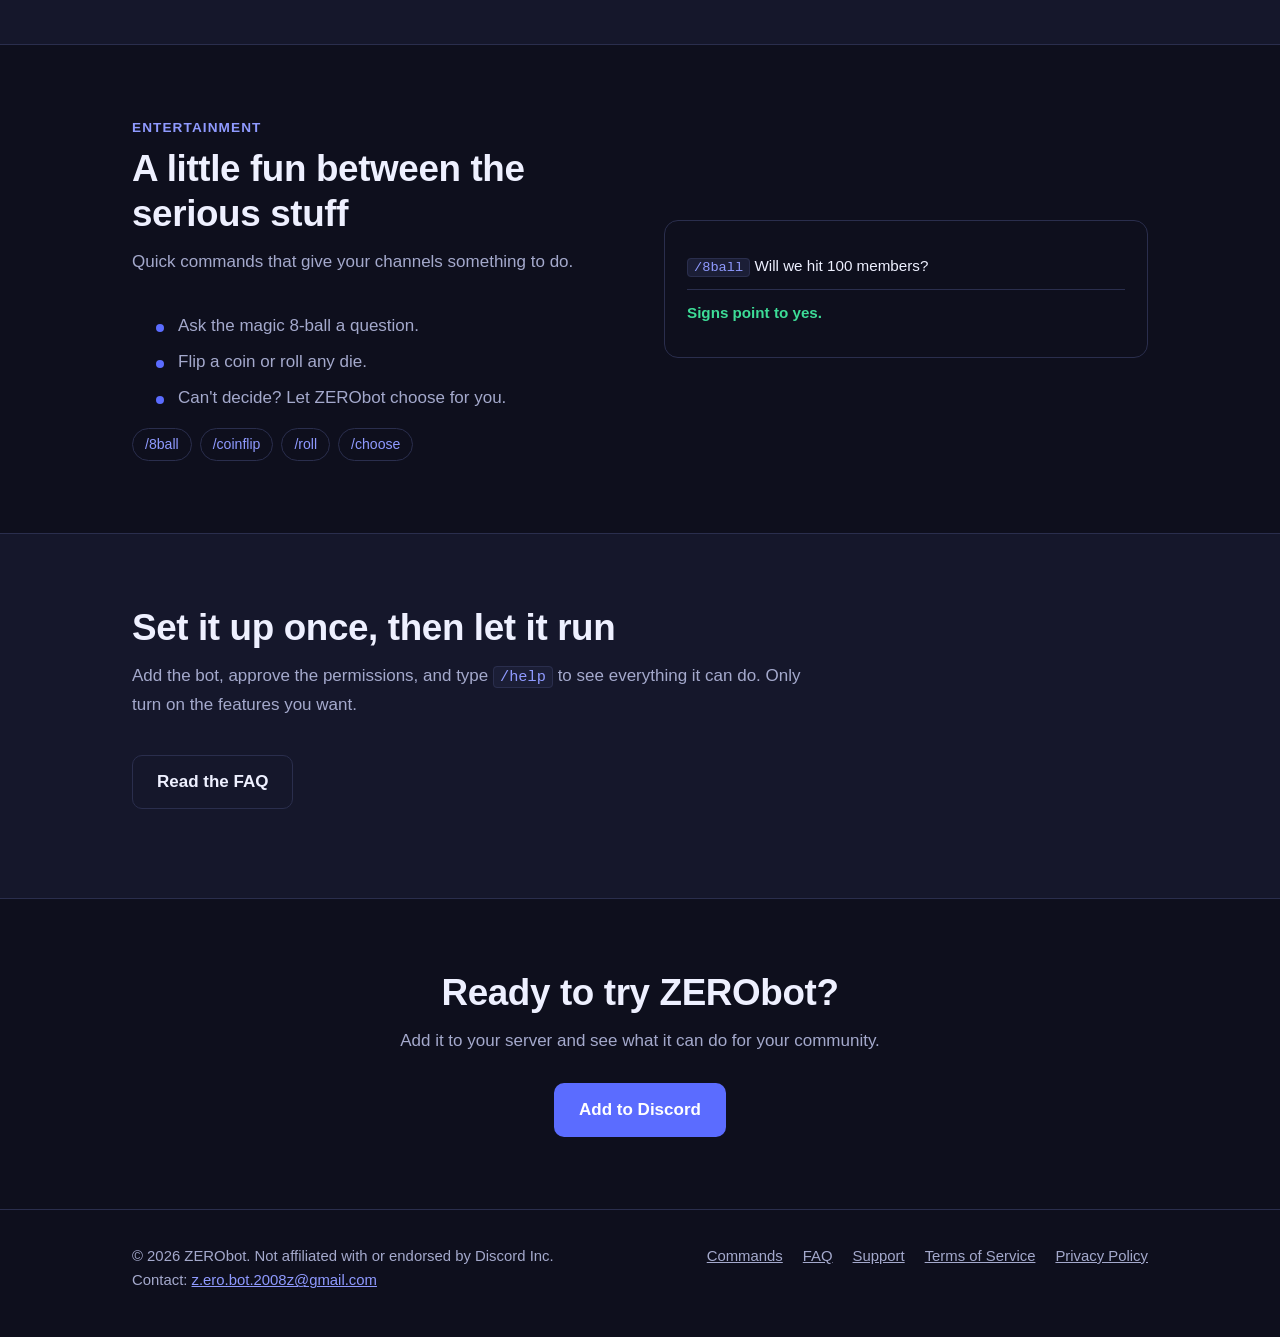
==== commit 33d45318: "Add files via upload" ====
--- a/index.html
+++ b/index.html
@@ -144,8 +144,8 @@
   <footer>
     <div class="wrap">
       <div>
-        &copy; [YEAR] ZERObot. Not affiliated with or endorsed by Discord Inc.<br>
-        Contact: <a href="mailto:[CONTACT EMAIL]">[CONTACT EMAIL]</a>
+        &copy; 2026 ZERObot. Not affiliated with or endorsed by Discord Inc.<br>
+        Contact: <a href="mailto:z.ero.bot.2008z@gmail.com">z.ero.bot.2008z@gmail.com</a>
       </div>
       <nav>
         <a href="commands.html">Commands</a>
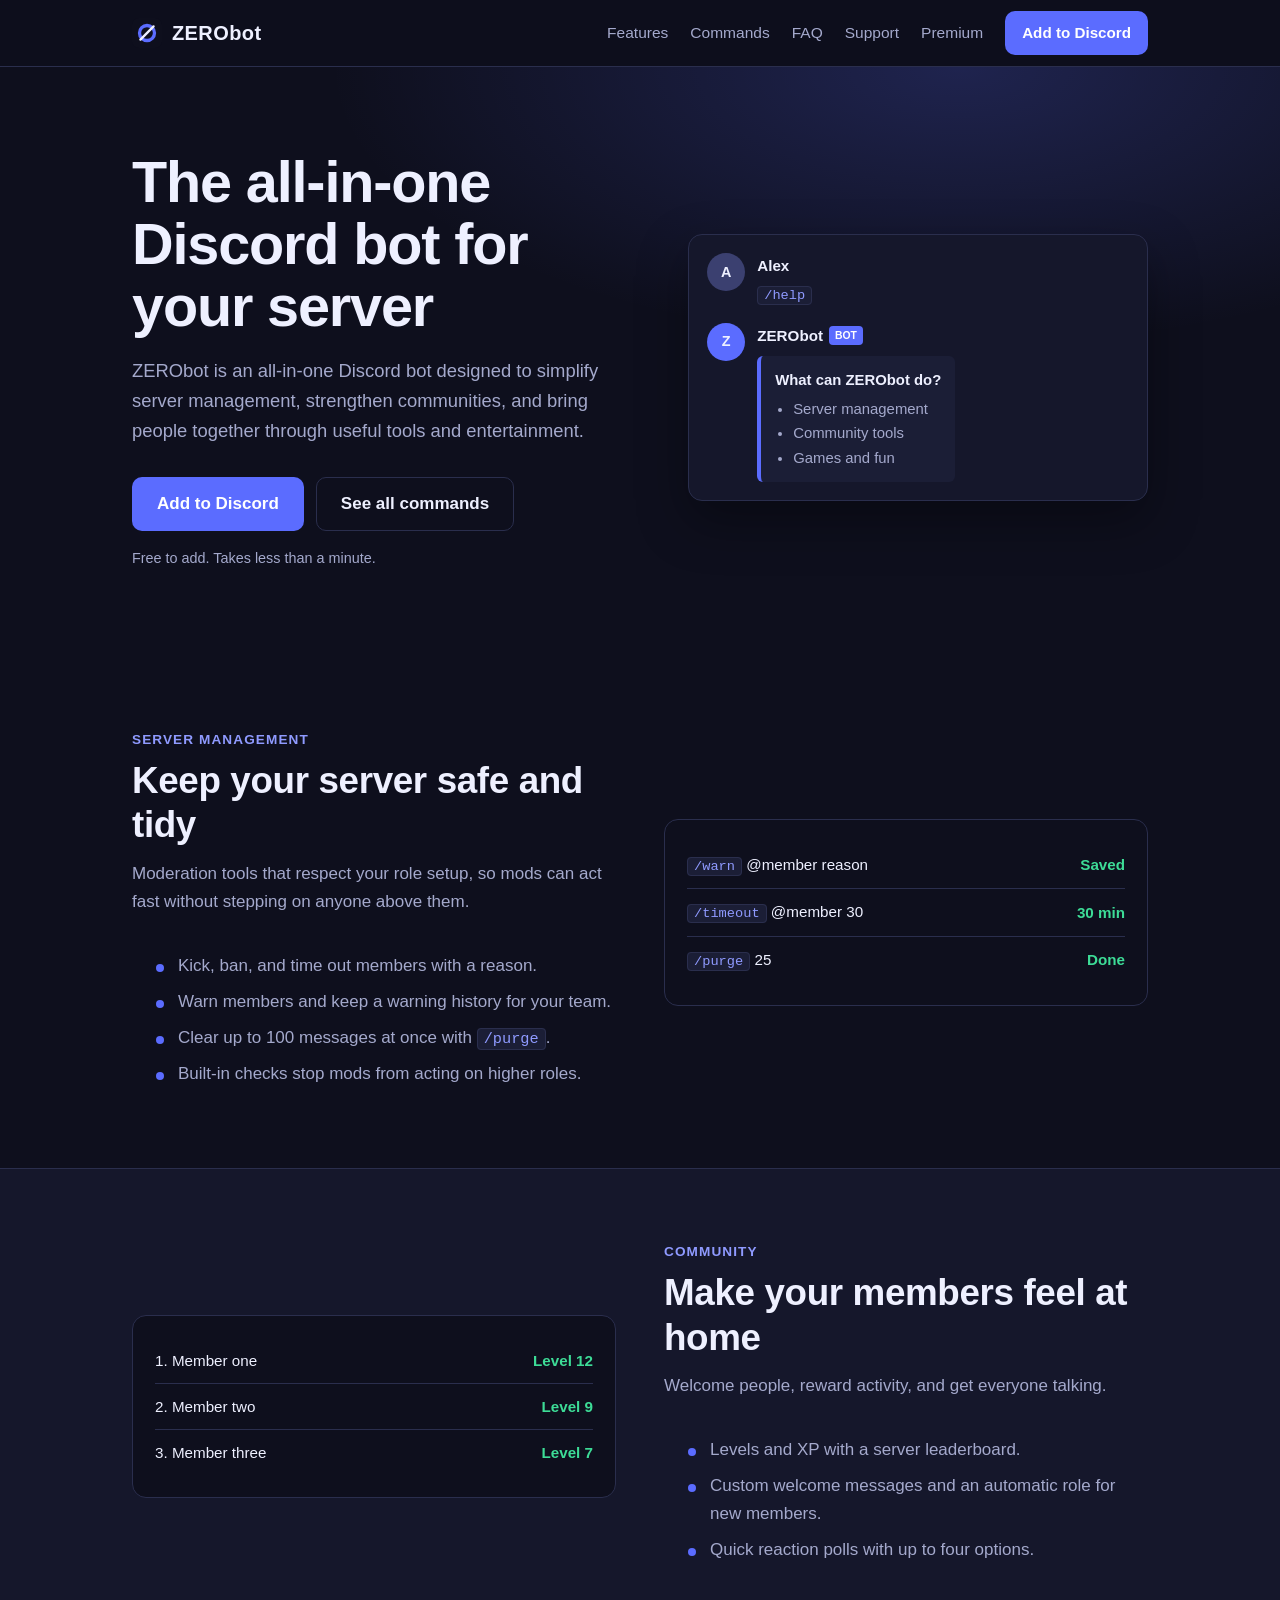
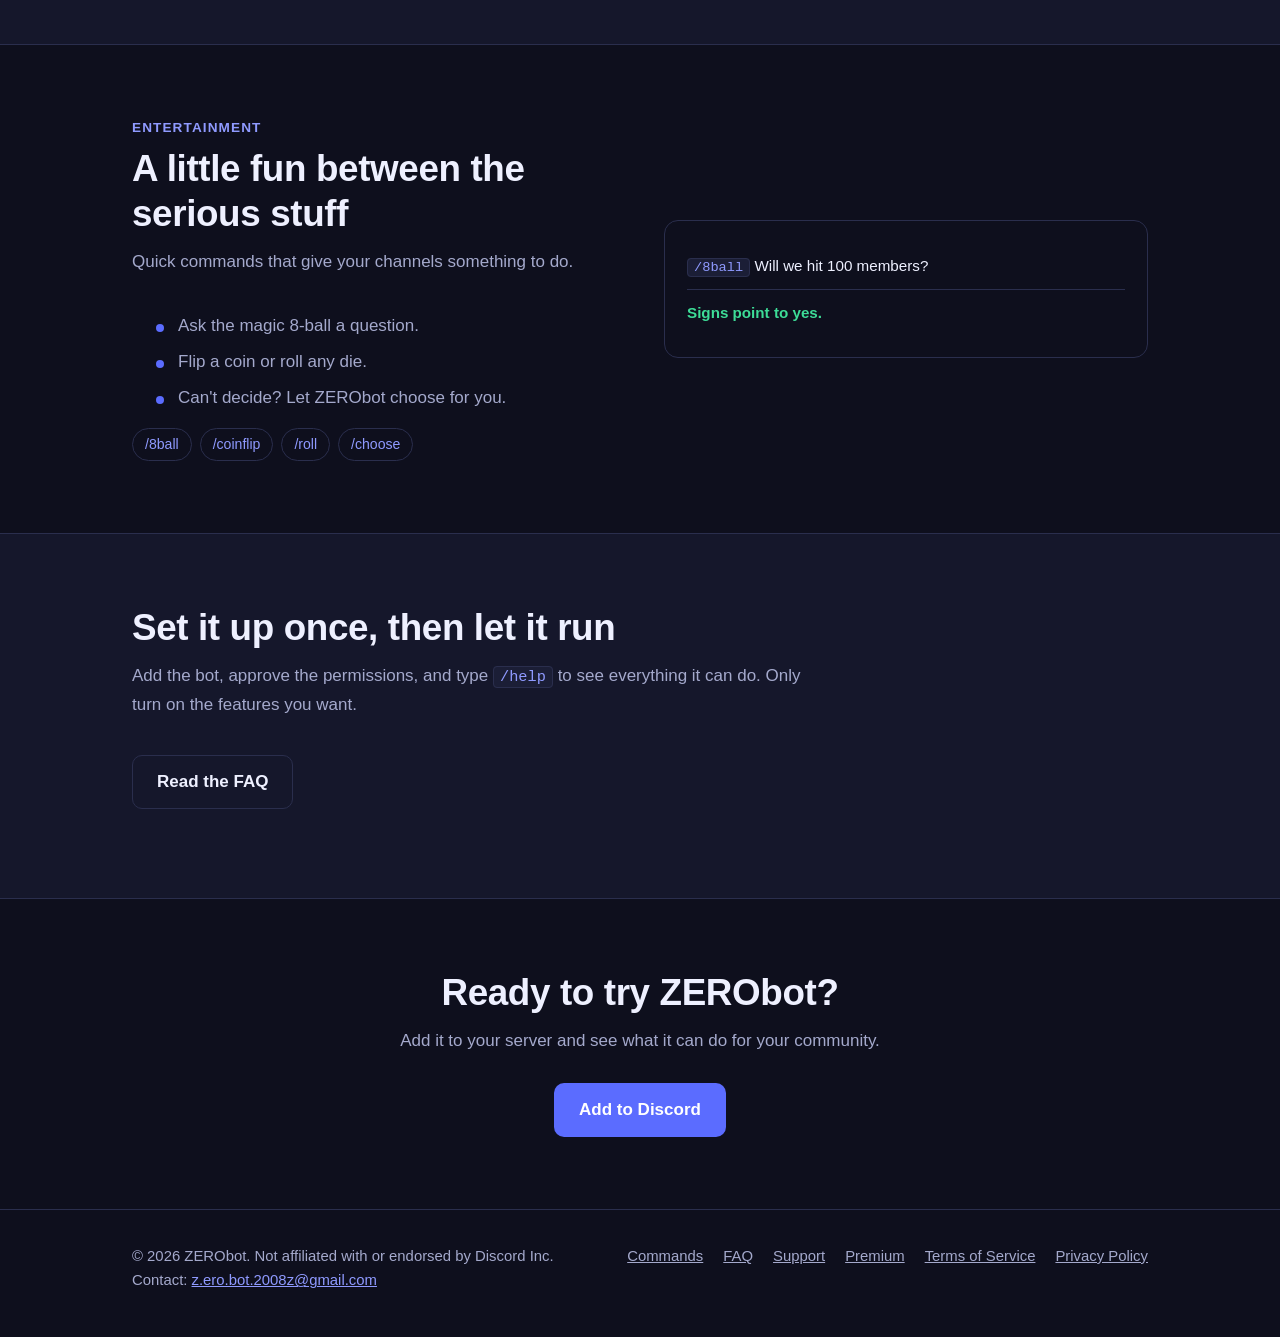
==== commit ce368aaa: "Add files via upload" ====
--- a/index.html
+++ b/index.html
@@ -20,6 +20,7 @@
         <a href="commands.html">Commands</a>
         <a href="faq.html">FAQ</a>
         <a href="support.html">Support</a>
+        <a href="premium.html">Premium</a>
         <a class="btn small" href="invite.html">Add to Discord</a>
       </nav>
     </div>
@@ -151,6 +152,7 @@
         <a href="commands.html">Commands</a>
         <a href="faq.html">FAQ</a>
         <a href="support.html">Support</a>
+        <a href="premium.html">Premium</a>
         <a href="terms.html">Terms of Service</a>
         <a href="privacy.html">Privacy Policy</a>
       </nav>
--- a/home.css
+++ b/home.css
@@ -149,3 +149,5 @@
   .contact-grid { grid-template-columns: 1fr; }
   .split.reverse > :first-child { order: 0; }
 }
+
+.badge { display: inline-block; background: rgba(91, 108, 255, 0.18); color: var(--accent-2); border: 1px solid var(--accent); border-radius: 999px; padding: 3px 14px; font-size: 0.85rem; font-weight: 700; letter-spacing: 0.04em; margin-bottom: 14px; }
